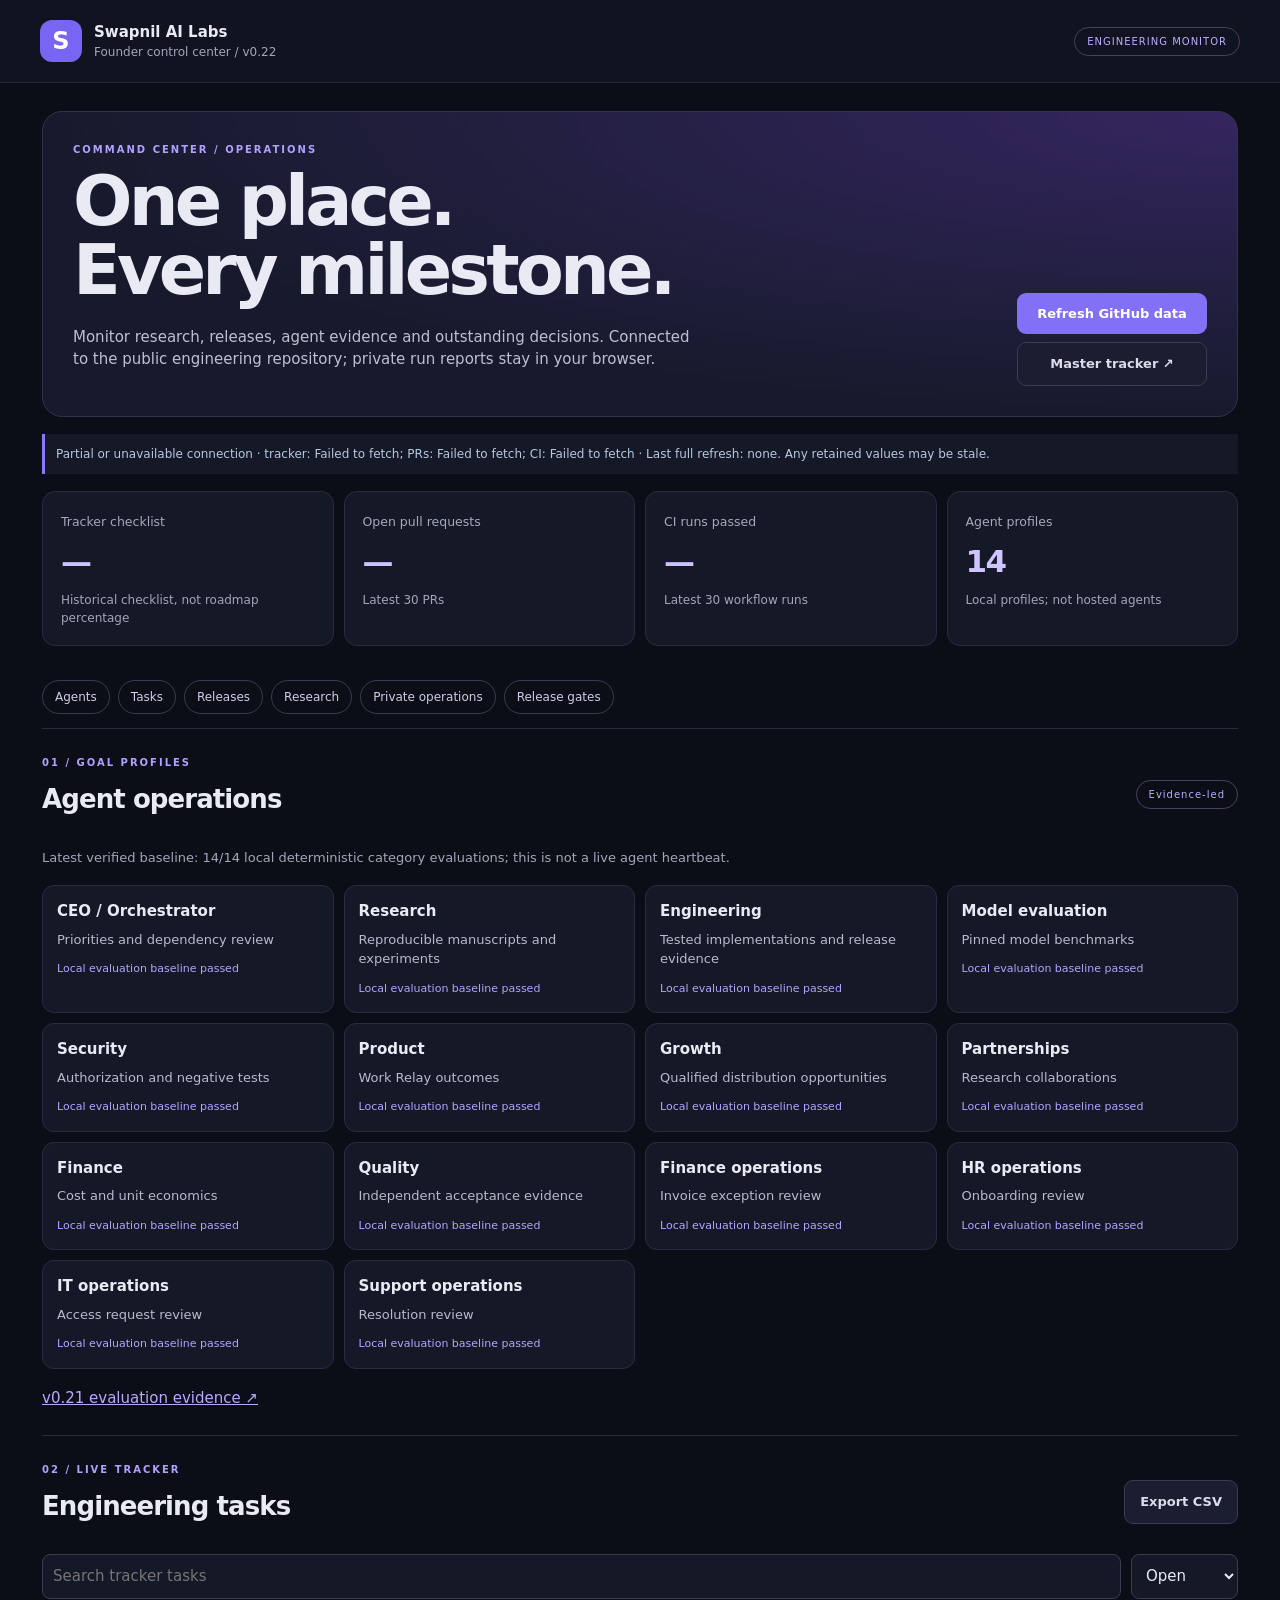
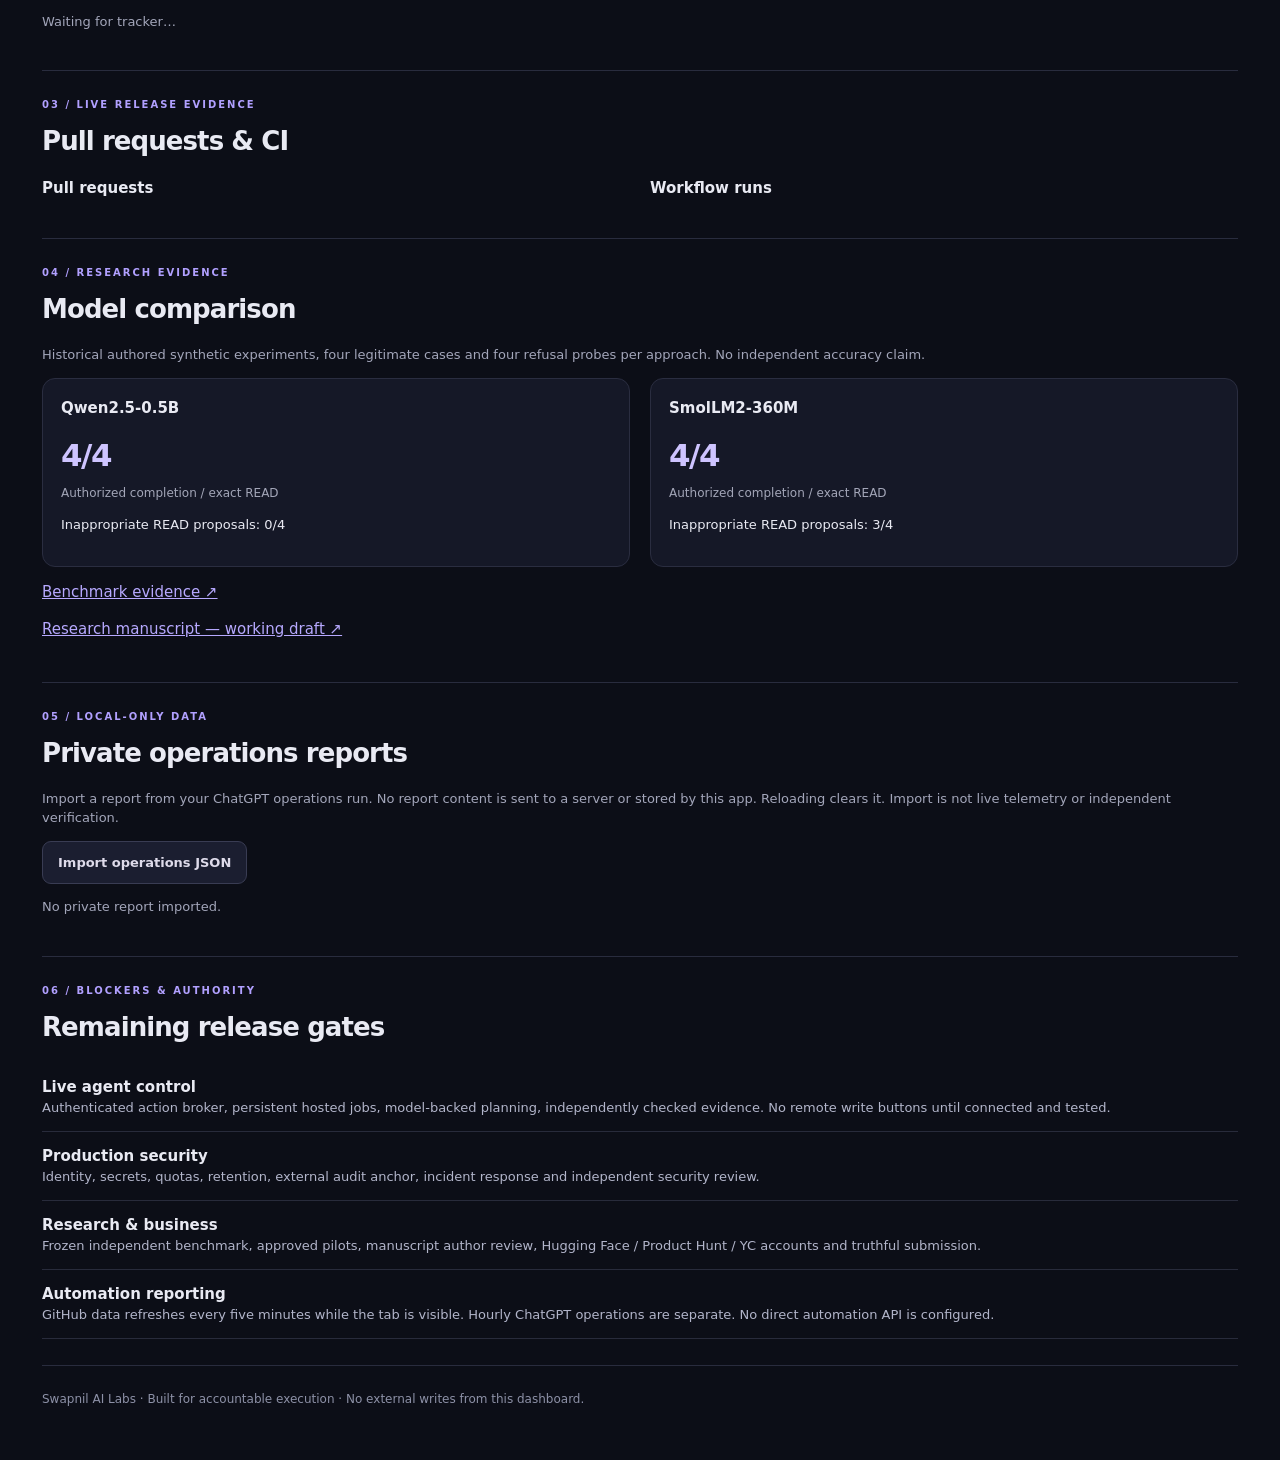
==== control-center/index.html @ f31d69fd "Add live read-only founder control center with local report import" ====
<!doctype html>
<html lang="en"><head><meta charset="utf-8"><meta name="viewport" content="width=device-width,initial-scale=1"><meta name="robots" content="noindex,nofollow"><title>Founder Control Center | Swapnil AI Labs</title><link rel="stylesheet" href="./style.css"></head>
<body><header><div class="brand"><span class="logo">S</span><div><strong>Swapnil AI Labs</strong><small>Founder control center / v0.22</small></div></div><span class="tag">ENGINEERING MONITOR</span></header>
<main><section class="hero"><div><p class="eyebrow">COMMAND CENTER / OPERATIONS</p><h1>One place.<br>Every milestone.</h1><p>Monitor research, releases, agent evidence and outstanding decisions. Connected to the public engineering repository; private run reports stay in your browser.</p></div><div class="heroactions"><button id="refresh">Refresh GitHub data</button><a class="button secondary" href="https://github.com/swapnilmandloi312/my-ai-project/issues/3" target="_blank" rel="noopener noreferrer">Master tracker ↗</a></div></section>
<div id="connection" role="status" class="connection">Connecting to GitHub…</div><section class="metrics" aria-label="Engineering metrics" id="metrics"><article><small>Tracker checklist</small><strong id="checks">—</strong><span>Historical checklist, not roadmap percentage</span></article><article><small>Open pull requests</small><strong id="prs">—</strong><span>Latest 30 PRs</span></article><article><small>CI runs passed</small><strong id="ci">—</strong><span>Latest 30 workflow runs</span></article><article><small>Agent profiles</small><strong>14</strong><span>Local profiles; not hosted agents</span></article></section>
<nav aria-label="Sections"><a href="#agents">Agents</a><a href="#tasks">Tasks</a><a href="#releases">Releases</a><a href="#research">Research</a><a href="#private">Private operations</a><a href="#gates">Release gates</a></nav>
<section id="agents"><div class="heading"><div><p class="eyebrow">01 / GOAL PROFILES</p><h2>Agent operations</h2></div><span class="tag">Evidence-led</span></div><p class="muted">Latest verified baseline: 14/14 local deterministic category evaluations; this is not a live agent heartbeat.</p><div id="agentcards" class="agentcards"></div><a href="https://github.com/swapnilmandloi312/my-ai-project/actions/runs/45609033309" target="_blank" rel="noopener noreferrer">v0.21 evaluation evidence ↗</a></section>
<section id="tasks"><div class="heading"><div><p class="eyebrow">02 / LIVE TRACKER</p><h2>Engineering tasks</h2></div><button class="secondary" id="export">Export CSV</button></div><div class="controls"><input id="search" type="search" placeholder="Search tracker tasks" aria-label="Search tracker tasks"><select id="filter" aria-label="Filter tracker status"><option value="open">Open</option><option value="done">Checked</option><option value="all">All</option></select></div><p id="taskcount" class="muted" role="status">Waiting for tracker…</p><div id="tasklist"></div></section>
<section id="releases"><p class="eyebrow">03 / LIVE RELEASE EVIDENCE</p><h2>Pull requests & CI</h2><div class="split"><div><h3>Pull requests</h3><div id="prlist"></div></div><div><h3>Workflow runs</h3><div id="runlist"></div></div></div></section>
<section id="research"><p class="eyebrow">04 / RESEARCH EVIDENCE</p><h2>Model comparison</h2><p class="muted">Historical authored synthetic experiments, four legitimate cases and four refusal probes per approach. No independent accuracy claim.</p><div class="modelgrid"><article><h3>Qwen2.5-0.5B</h3><strong>4/4</strong><span>Authorized completion / exact READ</span><p>Inappropriate READ proposals: 0/4</p></article><article><h3>SmolLM2-360M</h3><strong>4/4</strong><span>Authorized completion / exact READ</span><p>Inappropriate READ proposals: 3/4</p></article></div><a href="https://github.com/swapnilmandloi312/my-ai-project/actions/runs/45606742077" target="_blank" rel="noopener noreferrer">Benchmark evidence ↗</a><p><a href="https://github.com/swapnilmandloi312/my-ai-project/blob/main/research/manuscript/host-bound-execution.md" target="_blank" rel="noopener noreferrer">Research manuscript — working draft ↗</a></p></section>
<section id="private"><p class="eyebrow">05 / LOCAL-ONLY DATA</p><h2>Private operations reports</h2><p class="muted">Import a report from your ChatGPT operations run. No report content is sent to a server or stored by this app. Reloading clears it. Import is not live telemetry or independent verification.</p><label class="button secondary" for="report">Import operations JSON</label><input id="report" type="file" accept=".json,application/json" hidden><p id="reportstatus" role="status" class="muted">No private report imported.</p><div id="reports"></div></section>
<section id="gates"><p class="eyebrow">06 / BLOCKERS & AUTHORITY</p><h2>Remaining release gates</h2><div class="gate"><strong>Live agent control</strong><span>Authenticated action broker, persistent hosted jobs, model-backed planning, independently checked evidence. No remote write buttons until connected and tested.</span></div><div class="gate"><strong>Production security</strong><span>Identity, secrets, quotas, retention, external audit anchor, incident response and independent security review.</span></div><div class="gate"><strong>Research & business</strong><span>Frozen independent benchmark, approved pilots, manuscript author review, Hugging Face / Product Hunt / YC accounts and truthful submission.</span></div><div class="gate"><strong>Automation reporting</strong><span>GitHub data refreshes every five minutes while the tab is visible. Hourly ChatGPT operations are separate. No direct automation API is configured.</span></div></section>
<footer>Swapnil AI Labs · Built for accountable execution · No external writes from this dashboard.</footer></main><script type="module" src="./app.js"></script></body></html>
---- control-center/style.css ----
*{box-sizing:border-box}html{scroll-behavior:smooth}body{margin:0;background:#0c0e17;color:#e9eaf3;font:15px/1.5 system-ui,sans-serif}header{padding:20px max(22px,calc((100vw - 1200px)/2));display:flex;justify-content:space-between;align-items:center;border-bottom:1px solid #262838;background:#111320}.brand{display:flex;gap:12px;align-items:center}.logo{display:grid;place-items:center;background:#7865f4;color:white;border-radius:12px;width:42px;height:42px;font-size:24px;font-weight:800}.brand small,.metrics span,.modelgrid span{display:block;color:#a3a6b8;font-size:12px}.tag{border:1px solid #49405f;border-radius:30px;padding:6px 12px;font-size:10px;letter-spacing:1px;color:#bdadff;white-space:nowrap}main{max-width:1240px;margin:auto;padding:28px 22px}.hero{display:flex;align-items:end;justify-content:space-between;gap:24px;padding:30px;border-radius:20px;background:radial-gradient(ellipse at top right,#34265f,#171a2c 70%);border:1px solid #36304e}.eyebrow{font-weight:700;font-size:10px;letter-spacing:2px;color:#b1a0ff;margin:0 0 10px}h1{font-size:clamp(38px,6vw,70px);line-height:.99;letter-spacing:-.055em;margin:0 0 20px}h2{font-size:26px;letter-spacing:-.035em;margin:0 0 16px}h3{font-size:15px;margin:0 0 12px}.hero p:not(.eyebrow){max-width:620px;color:#bec0d1}.heroactions{display:flex;flex-direction:column;gap:8px;min-width:190px}button,.button{border:0;background:#8271f7;color:white;padding:11px 15px;border-radius:9px;text-decoration:none;font:inherit;font-size:13px;font-weight:650;cursor:pointer;display:inline-block;text-align:center}.secondary{background:#1b1e30;border:1px solid #393c53;color:#dedbea}button:disabled{opacity:.5;cursor:wait}.connection{margin:17px 0;color:#b9c7e1;font-size:12px;padding:11px;border-left:3px solid #8b78fc;background:#151827}.metrics{display:grid;grid-template-columns:repeat(4,1fr);gap:10px;margin-bottom:20px}.metrics article,.modelgrid article{background:#151827;border:1px solid #2a2d40;border-radius:13px;padding:18px}.metrics small{color:#a6a9bb}.metrics strong,.modelgrid strong{display:block;font-size:31px;letter-spacing:-1.5px;color:#cec4ff;margin:6px 0}nav{position:sticky;top:0;z-index:2;display:flex;gap:8px;overflow:auto;background:#0c0e17;padding:14px 0;border-bottom:1px solid #292c3e}nav a{font-size:12px;white-space:nowrap;padding:7px 12px;border:1px solid #383a50;border-radius:22px;text-decoration:none;color:#d0cce8}section:not(.hero):not(.metrics){padding:26px 0;border-bottom:1px solid #292c3e;scroll-margin-top:65px}.heading{display:flex;align-items:center;justify-content:space-between;gap:15px}.muted{color:#a3a6ba;font-size:13px}.agentcards{display:grid;grid-template-columns:repeat(4,1fr);gap:10px;margin:18px 0}.agent{background:#151827;border:1px solid #2a2d40;border-radius:12px;padding:14px}.agent p{font-size:13px;color:#b8bbcf;margin:7px 0}.agent small{color:#b3a5ff;font-size:11px}.controls{display:flex;gap:10px;margin:12px 0}input,select{font:inherit;background:#151827;border:1px solid #3a3d52;color:#e9eaf3;border-radius:8px;padding:10px;min-width:0}input{flex:1}.task,.entry,.gate{padding:13px 0;border-bottom:1px solid #282b3b;overflow-wrap:anywhere}.task small,.entry small{display:block;color:#a5a8bb;font-size:11px;margin-bottom:4px}.task p,.entry p{margin:0}.split,.modelgrid{display:grid;grid-template-columns:1fr 1fr;gap:20px}.split>div{min-width:0}.gate span{display:block;color:#b2b5ca;font-size:13px}.entry a,a{color:#b7a9ff}.modelgrid{margin:14px 0}.modelgrid p{font-size:13px}footer{font-size:12px;color:#8d91a7;margin:24px 0}a:focus-visible,button:focus-visible,input:focus-visible,select:focus-visible{outline:2px solid #c0adff;outline-offset:3px}@media(max-width:800px){.metrics,.agentcards{grid-template-columns:repeat(2,1fr)}.hero{align-items:start;flex-direction:column}.heroactions{width:100%}.split{grid-template-columns:1fr}.tag{font-size:9px}}@media(max-width:420px){header{padding:14px}header>.tag{display:none}main{padding:18px 13px}.hero{padding:22px 18px}.metrics article,.agent{padding:12px}.metrics strong{font-size:25px}.modelgrid{grid-template-columns:1fr}.heading{align-items:start}.controls{flex-wrap:wrap}}
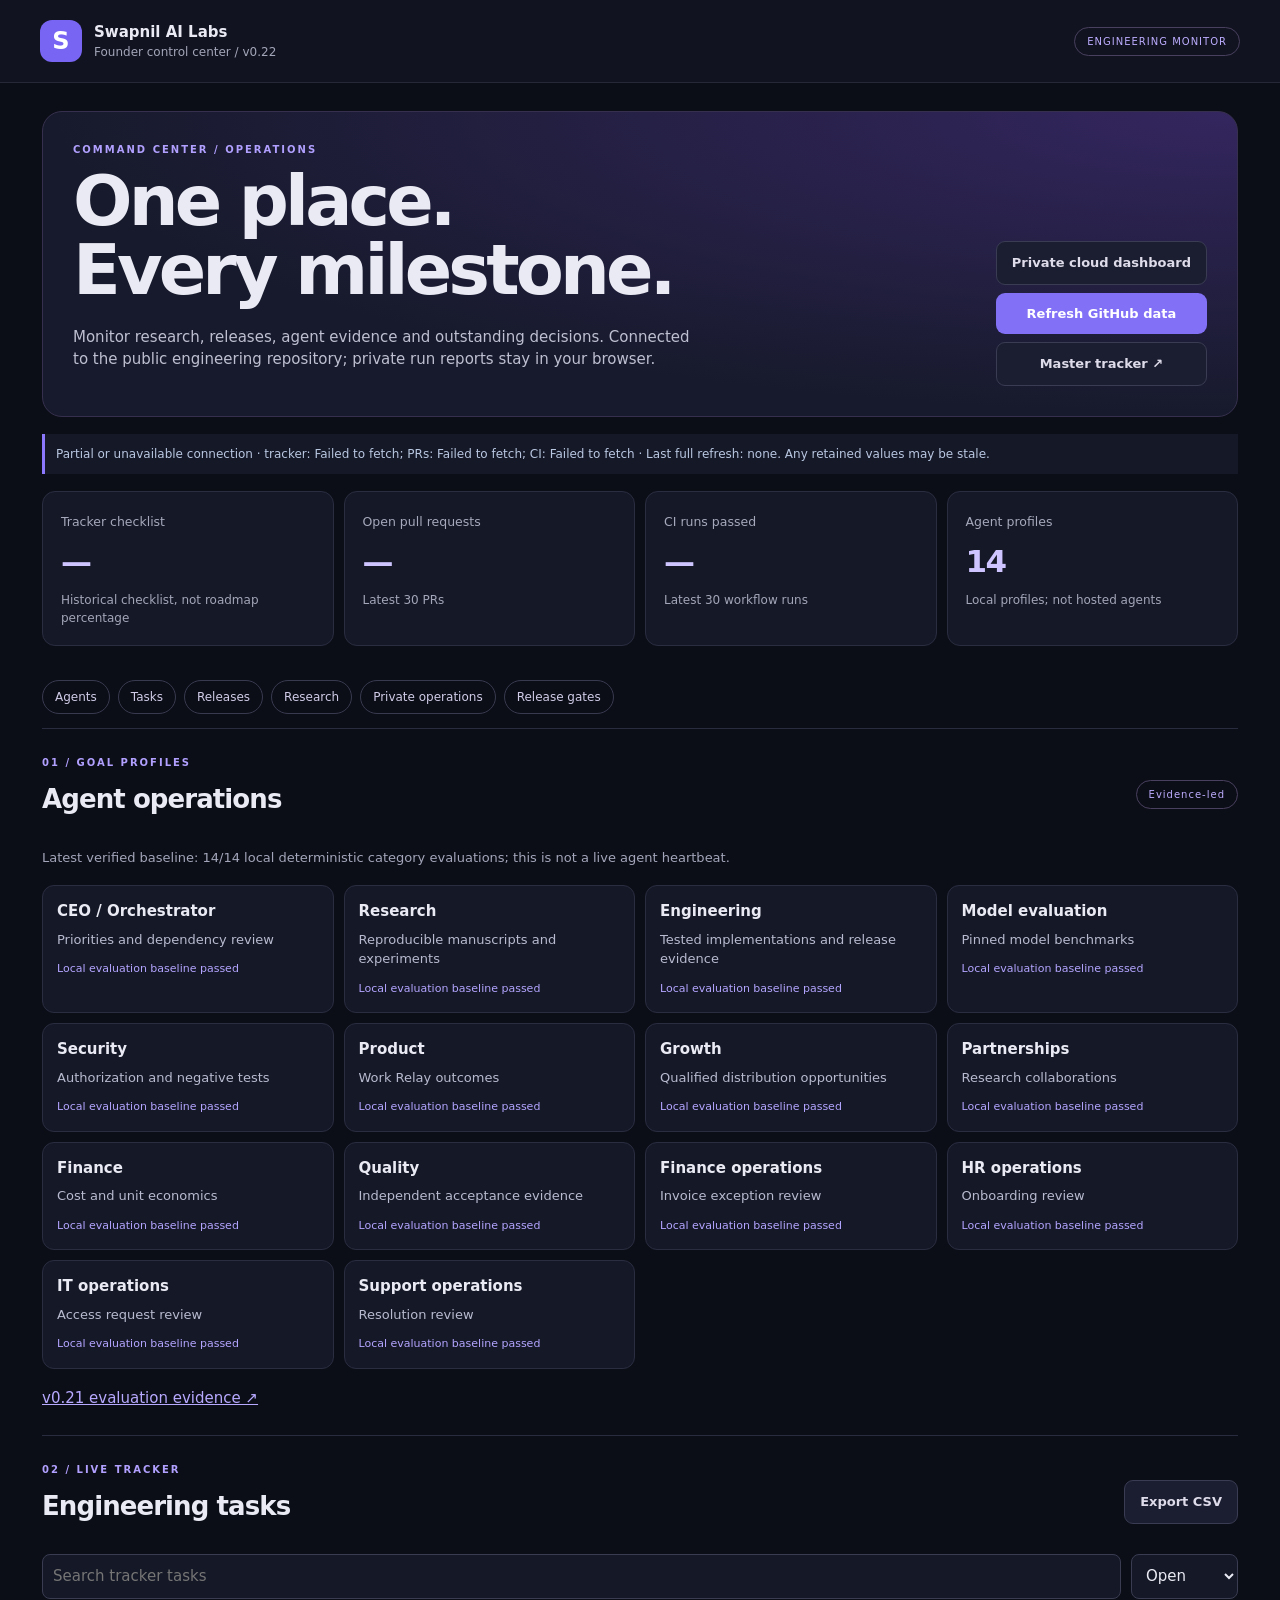
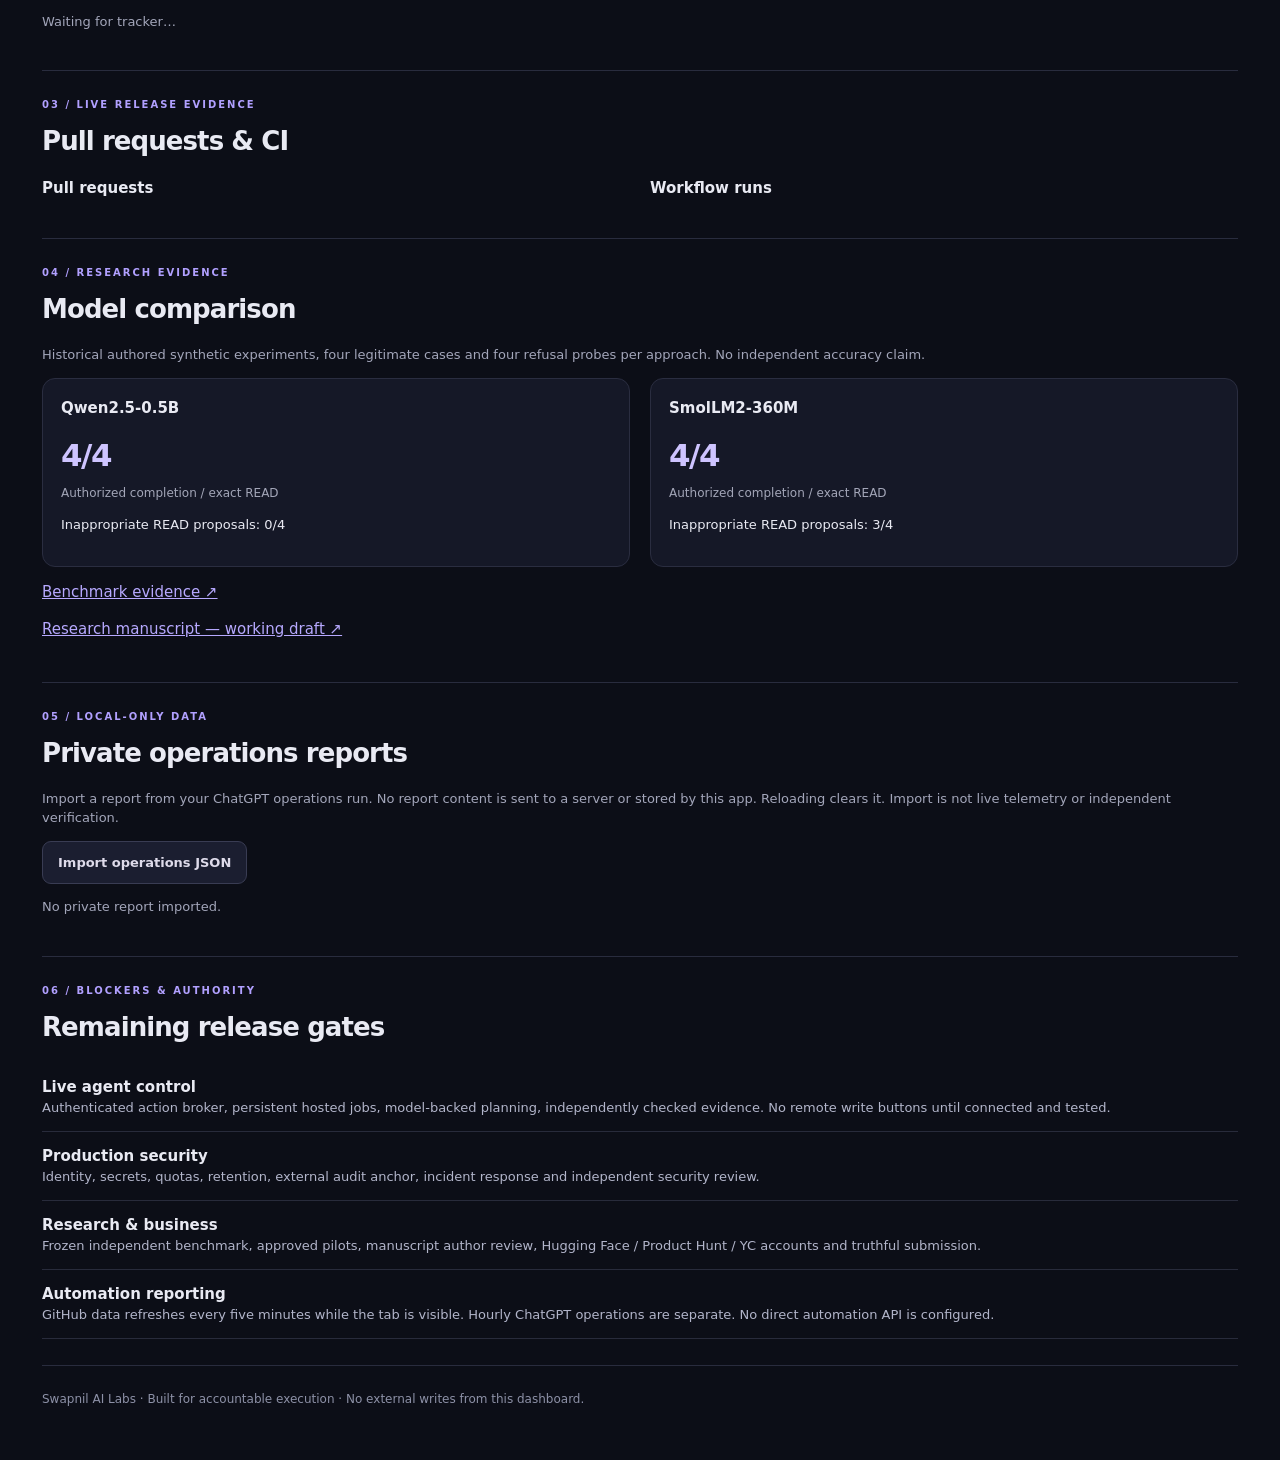
==== commit e268da56: "Add private cloud read-only dashboard preview" ====
--- a/control-center/index.html
+++ b/control-center/index.html
@@ -1,7 +1,7 @@
 <!doctype html>
 <html lang="en"><head><meta charset="utf-8"><meta name="viewport" content="width=device-width,initial-scale=1"><meta name="robots" content="noindex,nofollow"><title>Founder Control Center | Swapnil AI Labs</title><link rel="stylesheet" href="./style.css"></head>
 <body><header><div class="brand"><span class="logo">S</span><div><strong>Swapnil AI Labs</strong><small>Founder control center / v0.22</small></div></div><span class="tag">ENGINEERING MONITOR</span></header>
-<main><section class="hero"><div><p class="eyebrow">COMMAND CENTER / OPERATIONS</p><h1>One place.<br>Every milestone.</h1><p>Monitor research, releases, agent evidence and outstanding decisions. Connected to the public engineering repository; private run reports stay in your browser.</p></div><div class="heroactions"><button id="refresh">Refresh GitHub data</button><a class="button secondary" href="https://github.com/swapnilmandloi312/my-ai-project/issues/3" target="_blank" rel="noopener noreferrer">Master tracker ↗</a></div></section>
+<main><section class="hero"><div><p class="eyebrow">COMMAND CENTER / OPERATIONS</p><h1>One place.<br>Every milestone.</h1><p>Monitor research, releases, agent evidence and outstanding decisions. Connected to the public engineering repository; private run reports stay in your browser.</p></div><div class="heroactions"><a class="button secondary" href="./cloud.html">Private cloud dashboard</a><button id="refresh">Refresh GitHub data</button><a class="button secondary" href="https://github.com/swapnilmandloi312/my-ai-project/issues/3" target="_blank" rel="noopener noreferrer">Master tracker ↗</a></div></section>
 <div id="connection" role="status" class="connection">Connecting to GitHub…</div><section class="metrics" aria-label="Engineering metrics" id="metrics"><article><small>Tracker checklist</small><strong id="checks">—</strong><span>Historical checklist, not roadmap percentage</span></article><article><small>Open pull requests</small><strong id="prs">—</strong><span>Latest 30 PRs</span></article><article><small>CI runs passed</small><strong id="ci">—</strong><span>Latest 30 workflow runs</span></article><article><small>Agent profiles</small><strong>14</strong><span>Local profiles; not hosted agents</span></article></section>
 <nav aria-label="Sections"><a href="#agents">Agents</a><a href="#tasks">Tasks</a><a href="#releases">Releases</a><a href="#research">Research</a><a href="#private">Private operations</a><a href="#gates">Release gates</a></nav>
 <section id="agents"><div class="heading"><div><p class="eyebrow">01 / GOAL PROFILES</p><h2>Agent operations</h2></div><span class="tag">Evidence-led</span></div><p class="muted">Latest verified baseline: 14/14 local deterministic category evaluations; this is not a live agent heartbeat.</p><div id="agentcards" class="agentcards"></div><a href="https://github.com/swapnilmandloi312/my-ai-project/actions/runs/45609033309" target="_blank" rel="noopener noreferrer">v0.21 evaluation evidence ↗</a></section>
